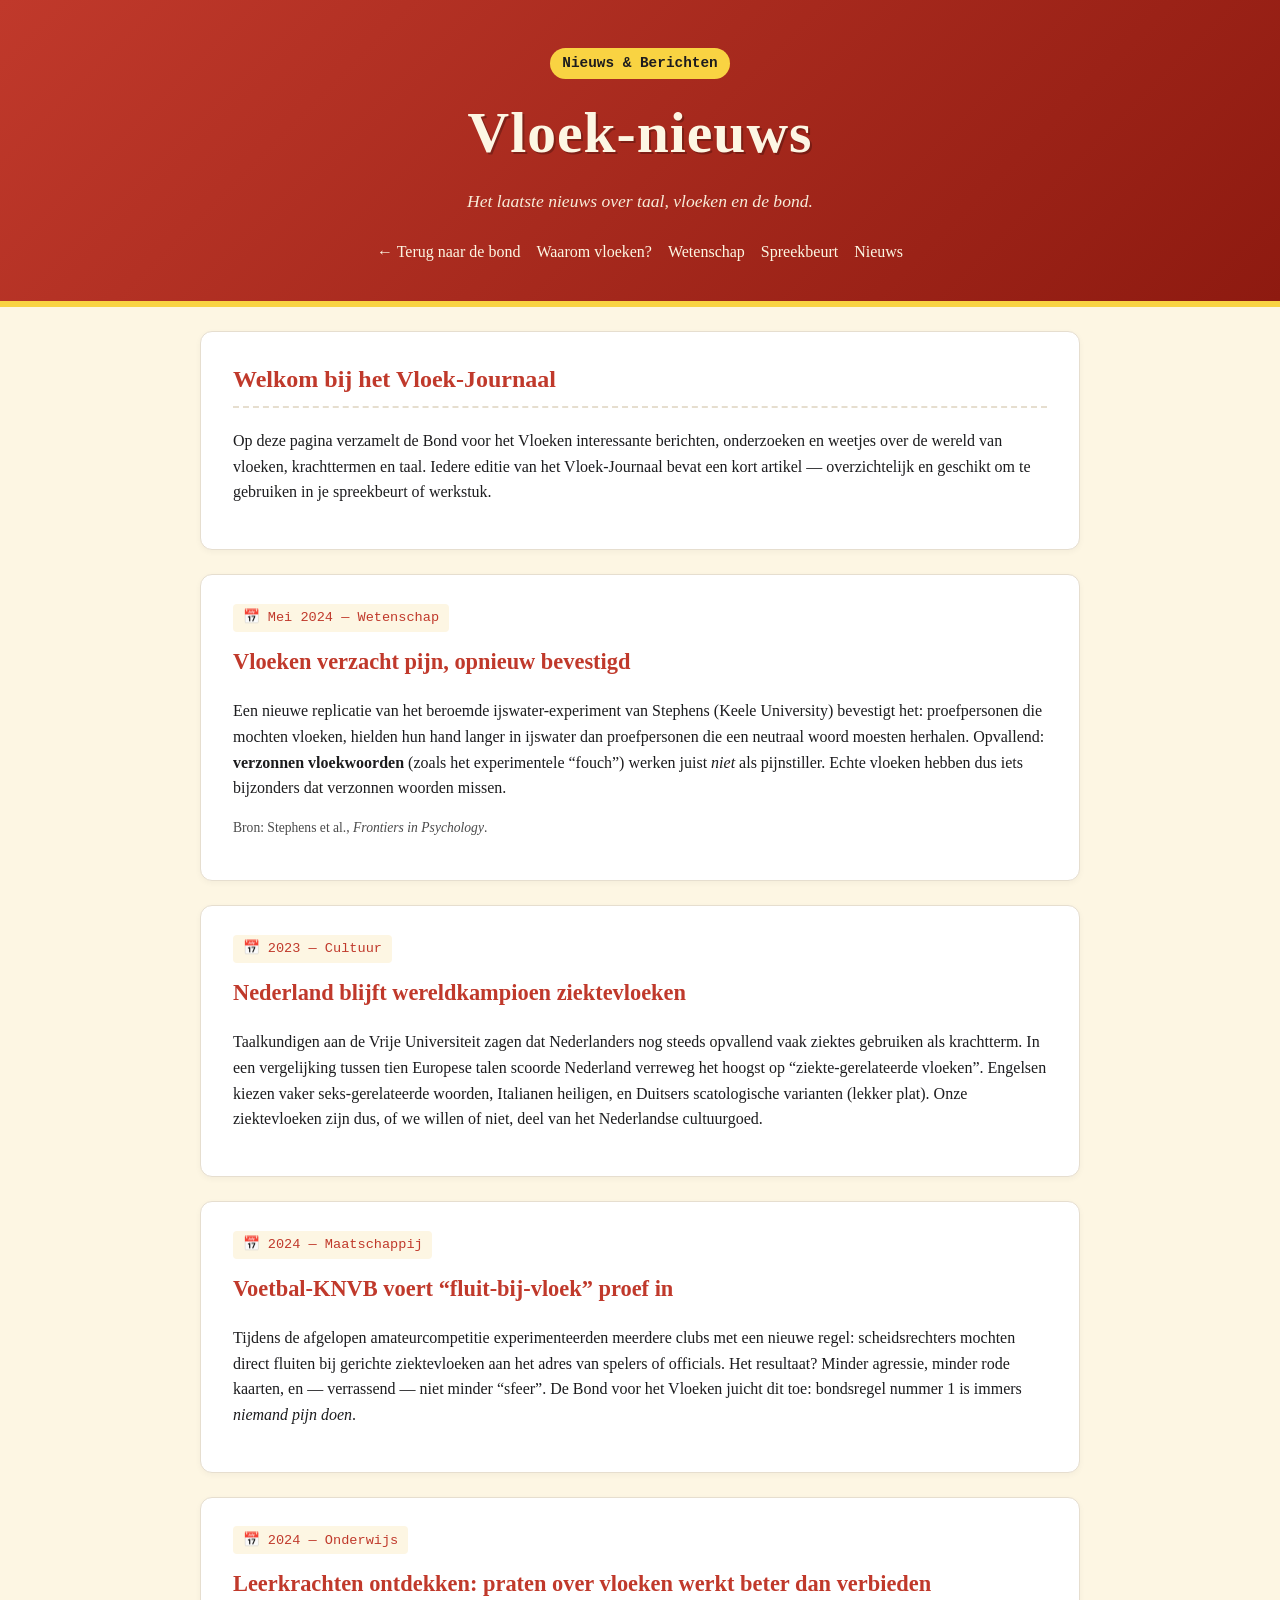
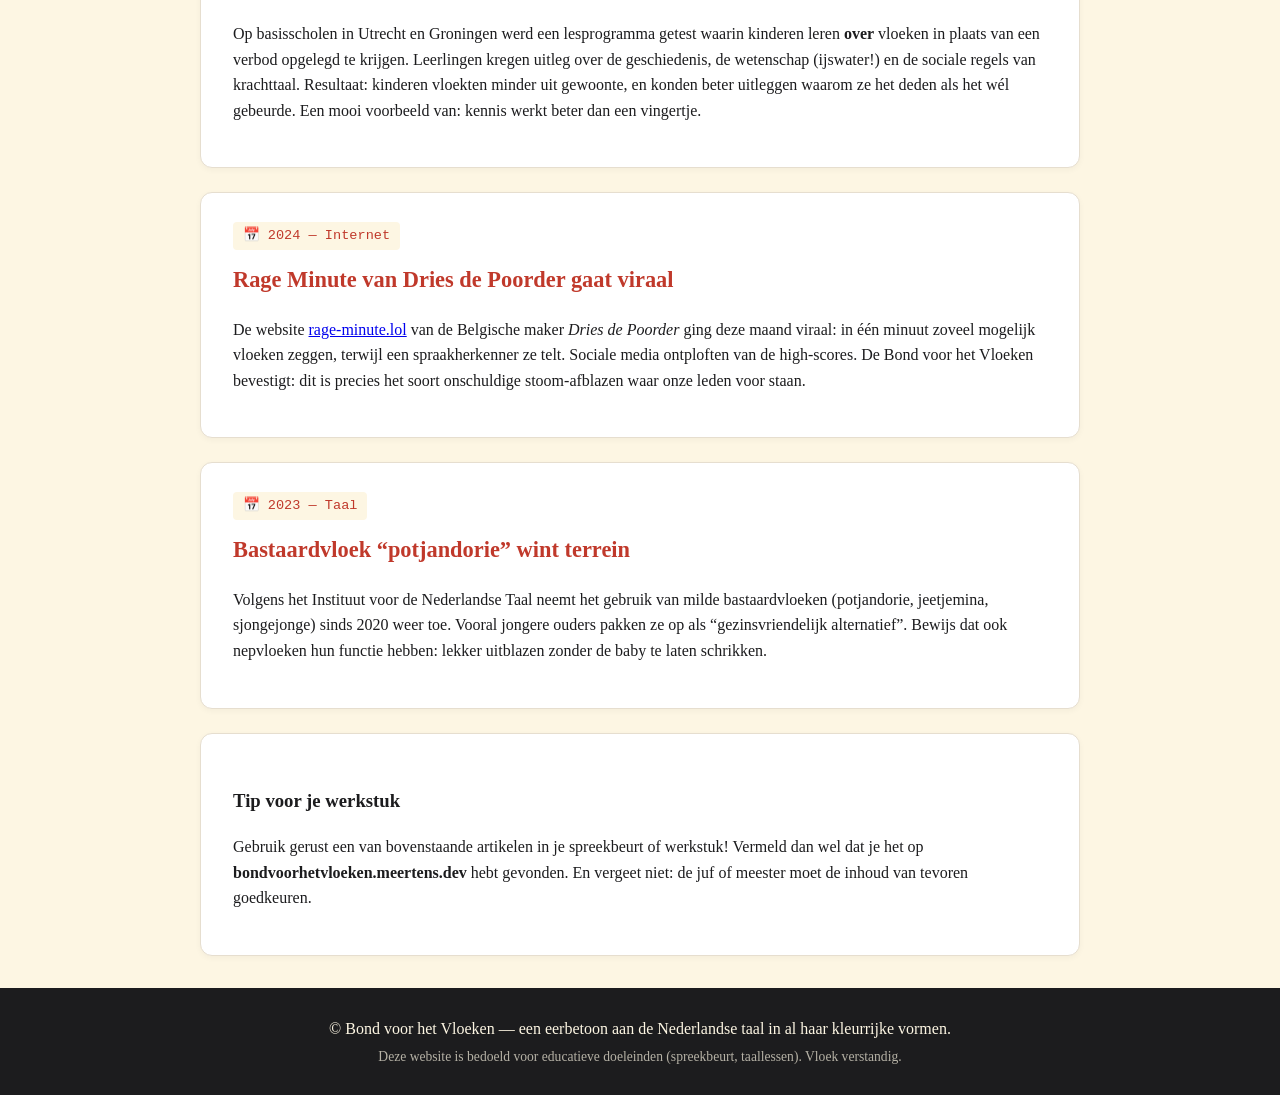
==== nieuws.html @ 61b936ee "Voeg Nieuws-pagina toe met zes vloek-nieuwsberichten" ====
<!DOCTYPE html>
<html lang="nl">
<head>
  <meta charset="UTF-8" />
  <meta name="viewport" content="width=device-width, initial-scale=1.0" />
  <title>Nieuws — Bond voor het Vloeken</title>
  <meta name="description" content="Het laatste nieuws over vloeken, taal en de Bond voor het Vloeken." />
  <link rel="stylesheet" href="style.css" />
  <!-- Google tag (gtag.js) -->
  <script async src="https://www.googletagmanager.com/gtag/js?id=G-50W6WV16DJ"></script>
  <script>
    window.dataLayer = window.dataLayer || [];
    function gtag(){dataLayer.push(arguments);}
    gtag('js', new Date());
    gtag('config', 'G-50W6WV16DJ');
  </script>
</head>
<body>
  <header class="hero">
    <div class="container">
      <div class="badge">Nieuws &amp; Berichten</div>
      <h1>Vloek-nieuws</h1>
      <p class="tagline">Het laatste nieuws over taal, vloeken en de bond.</p>
      <nav>
        <a href="index.html">← Terug naar de bond</a>
        <a href="index.html#waarom">Waarom vloeken?</a>
        <a href="index.html#wetenschap">Wetenschap</a>
        <a href="index.html#spreekbeurt">Spreekbeurt</a>
        <a href="nieuws.html">Nieuws</a>
      </nav>
    </div>
  </header>

  <main class="container">

    <section class="card">
      <h2>Welkom bij het Vloek-Journaal</h2>
      <p>
        Op deze pagina verzamelt de Bond voor het Vloeken interessante berichten,
        onderzoeken en weetjes over de wereld van vloeken, krachttermen en taal.
        Iedere editie van het Vloek-Journaal bevat een kort artikel — overzichtelijk
        en geschikt om te gebruiken in je spreekbeurt of werkstuk.
      </p>
    </section>

    <article class="card news">
      <div class="newsmeta">📅 Mei 2024 — Wetenschap</div>
      <h2>Vloeken verzacht pijn, opnieuw bevestigd</h2>
      <p>
        Een nieuwe replicatie van het beroemde ijswater-experiment van Stephens (Keele University)
        bevestigt het: proefpersonen die mochten vloeken, hielden hun hand langer in ijswater dan
        proefpersonen die een neutraal woord moesten herhalen. Opvallend: <strong>verzonnen
        vloekwoorden</strong> (zoals het experimentele &ldquo;fouch&rdquo;) werken juist
        <em>niet</em> als pijnstiller. Echte vloeken hebben dus iets bijzonders dat verzonnen
        woorden missen.
      </p>
      <p class="small">Bron: Stephens et al., <em>Frontiers in Psychology</em>.</p>
    </article>

    <article class="card news">
      <div class="newsmeta">📅 2023 — Cultuur</div>
      <h2>Nederland blijft wereldkampioen ziektevloeken</h2>
      <p>
        Taalkundigen aan de Vrije Universiteit zagen dat Nederlanders nog steeds opvallend vaak
        ziektes gebruiken als krachtterm. In een vergelijking tussen tien Europese talen
        scoorde Nederland verreweg het hoogst op &ldquo;ziekte-gerelateerde vloeken&rdquo;.
        Engelsen kiezen vaker seks-gerelateerde woorden, Italianen heiligen, en Duitsers
        scatologische varianten (lekker plat). Onze ziektevloeken zijn dus, of we willen of niet,
        deel van het Nederlandse cultuurgoed.
      </p>
    </article>

    <article class="card news">
      <div class="newsmeta">📅 2024 — Maatschappij</div>
      <h2>Voetbal-KNVB voert &ldquo;fluit-bij-vloek&rdquo; proef in</h2>
      <p>
        Tijdens de afgelopen amateurcompetitie experimenteerden meerdere clubs met een nieuwe
        regel: scheidsrechters mochten direct fluiten bij gerichte ziektevloeken aan het adres
        van spelers of officials. Het resultaat? Minder agressie, minder rode kaarten, en
        — verrassend — niet minder &ldquo;sfeer&rdquo;. De Bond voor het Vloeken juicht dit
        toe: bondsregel nummer 1 is immers <em>niemand pijn doen</em>.
      </p>
    </article>

    <article class="card news">
      <div class="newsmeta">📅 2024 — Onderwijs</div>
      <h2>Leerkrachten ontdekken: praten over vloeken werkt beter dan verbieden</h2>
      <p>
        Op basisscholen in Utrecht en Groningen werd een lesprogramma getest waarin kinderen
        leren <strong>over</strong> vloeken in plaats van een verbod opgelegd te krijgen.
        Leerlingen kregen uitleg over de geschiedenis, de wetenschap (ijswater!) en de sociale
        regels van krachttaal. Resultaat: kinderen vloekten minder uit gewoonte, en konden
        beter uitleggen waarom ze het deden als het wél gebeurde. Een mooi voorbeeld van:
        kennis werkt beter dan een vingertje.
      </p>
    </article>

    <article class="card news">
      <div class="newsmeta">📅 2024 — Internet</div>
      <h2>Rage Minute van Dries de Poorder gaat viraal</h2>
      <p>
        De website <a href="https://rage-minute.lol/" target="_blank" rel="noopener noreferrer">rage-minute.lol</a>
        van de Belgische maker <em>Dries de Poorder</em> ging deze maand viraal: in één minuut
        zoveel mogelijk vloeken zeggen, terwijl een spraakherkenner ze telt. Sociale media
        ontploften van de high-scores. De Bond voor het Vloeken bevestigt: dit is precies het
        soort onschuldige stoom-afblazen waar onze leden voor staan.
      </p>
    </article>

    <article class="card news">
      <div class="newsmeta">📅 2023 — Taal</div>
      <h2>Bastaardvloek &ldquo;potjandorie&rdquo; wint terrein</h2>
      <p>
        Volgens het Instituut voor de Nederlandse Taal neemt het gebruik van milde
        bastaardvloeken (potjandorie, jeetjemina, sjongejonge) sinds 2020 weer toe.
        Vooral jongere ouders pakken ze op als &ldquo;gezinsvriendelijk alternatief&rdquo;.
        Bewijs dat ook nepvloeken hun functie hebben: lekker uitblazen zonder de baby te
        laten schrikken.
      </p>
    </article>

    <section class="card">
      <h3>Tip voor je werkstuk</h3>
      <p>
        Gebruik gerust een van bovenstaande artikelen in je spreekbeurt of werkstuk!
        Vermeld dan wel dat je het op <strong>bondvoorhetvloeken.meertens.dev</strong>
        hebt gevonden. En vergeet niet: de juf of meester moet de inhoud van tevoren goedkeuren.
      </p>
    </section>

  </main>

  <footer>
    <div class="container">
      <p>© Bond voor het Vloeken — een eerbetoon aan de Nederlandse taal in al haar kleurrijke vormen.</p>
      <p class="small">Deze website is bedoeld voor educatieve doeleinden (spreekbeurt, taallessen). Vloek verstandig.</p>
    </div>
  </footer>
</body>
</html>
---- style.css ----
:root {
  --rood: #c0392b;
  --donker: #1c1c1e;
  --crème: #fdf6e3;
  --geel: #f9d342;
  --grijs: #4a4a4a;
  --kaartrand: #e6decf;
}

* { box-sizing: border-box; }

html, body {
  margin: 0;
  padding: 0;
  font-family: Georgia, "Times New Roman", serif;
  color: var(--donker);
  background: var(--crème);
  line-height: 1.6;
}

.container {
  max-width: 920px;
  margin: 0 auto;
  padding: 0 1.25rem;
}

.hero {
  background: linear-gradient(135deg, var(--rood) 0%, #8e1a10 100%);
  color: var(--crème);
  padding: 3rem 0 2rem;
  text-align: center;
  border-bottom: 6px solid var(--geel);
}

.hero h1 {
  font-size: clamp(2.2rem, 5vw, 3.6rem);
  margin: 0.5rem 0 0.25rem;
  letter-spacing: 1px;
  text-shadow: 2px 2px 0 rgba(0,0,0,0.25);
}

.tagline {
  font-style: italic;
  font-size: 1.1rem;
  margin: 0.5rem 0 1.5rem;
  opacity: 0.95;
}

.badge {
  display: inline-block;
  background: var(--geel);
  color: var(--donker);
  font-weight: bold;
  padding: 0.25rem 0.75rem;
  border-radius: 999px;
  font-family: "Courier New", monospace;
  font-size: 0.9rem;
}

nav {
  display: flex;
  flex-wrap: wrap;
  justify-content: center;
  gap: 0.5rem 1rem;
  margin-top: 1rem;
}

nav a {
  color: var(--crème);
  text-decoration: none;
  border-bottom: 2px solid transparent;
  padding-bottom: 2px;
  transition: border-color 0.2s;
}

nav a:hover { border-color: var(--geel); }

main { padding: 2rem 0 3rem; }

.card {
  background: #fff;
  border: 1px solid var(--kaartrand);
  border-radius: 12px;
  padding: 1.75rem 2rem;
  margin: 1.5rem 0;
  box-shadow: 0 2px 6px rgba(0,0,0,0.04);
}

.card h2 {
  margin-top: 0;
  color: var(--rood);
  border-bottom: 2px dashed var(--kaartrand);
  padding-bottom: 0.5rem;
}

.card h3 {
  margin-top: 1.5rem;
  color: var(--donker);
}

.bullet { padding-left: 1.25rem; }
.bullet li { margin: 0.4rem 0; }

.rules {
  padding-left: 1.25rem;
}
.rules li {
  margin: 0.6rem 0;
}

.grid {
  display: grid;
  grid-template-columns: repeat(auto-fit, minmax(180px, 1fr));
  gap: 1rem;
  margin: 1.25rem 0;
}

.fact {
  background: var(--crème);
  border-left: 5px solid var(--rood);
  padding: 1rem;
  border-radius: 6px;
}

.fact .big {
  font-family: "Courier New", monospace;
  font-size: 1.6rem;
  font-weight: bold;
  color: var(--rood);
  margin-bottom: 0.25rem;
}

.fact p { margin: 0; font-size: 0.95rem; }

blockquote {
  background: var(--crème);
  border-left: 5px solid var(--geel);
  margin: 1rem 0;
  padding: 0.75rem 1rem;
  font-style: italic;
  border-radius: 4px;
}

.small {
  font-size: 0.85rem;
  color: var(--grijs);
}

.spreekbeurt {
  border: 2px solid var(--geel);
  background: #fffdf3;
}

.downloadbox {
  margin-top: 1.5rem;
  padding: 1rem 1.25rem;
  background: var(--crème);
  border-radius: 8px;
  border: 1px dashed var(--rood);
}

.downloadbox h3 { margin-top: 0; }

.cta {
  text-align: center;
  background: linear-gradient(135deg, #fffdf3 0%, #fff 100%);
}

.news .newsmeta {
  display: inline-block;
  font-family: "Courier New", monospace;
  font-size: 0.85rem;
  color: var(--rood);
  background: var(--crème);
  padding: 0.2rem 0.6rem;
  border-radius: 4px;
  margin-bottom: 0.5rem;
}

.news h2 {
  border-bottom: none;
  padding-bottom: 0;
  margin-top: 0.25rem;
  font-size: 1.4rem;
}

.pledge {
  font-size: 1.15rem;
  font-style: italic;
  color: var(--rood);
  border-top: 2px dashed var(--kaartrand);
  border-bottom: 2px dashed var(--kaartrand);
  padding: 0.75rem 0;
  margin: 1rem auto;
  max-width: 600px;
}

footer {
  background: var(--donker);
  color: var(--crème);
  padding: 1.5rem 0;
  text-align: center;
  margin-top: 2rem;
}

footer p { margin: 0.25rem 0; }
footer .small { color: #b5b1a5; }

@media (max-width: 600px) {
  .card { padding: 1.25rem; }
  .hero { padding: 2rem 0 1.5rem; }
}
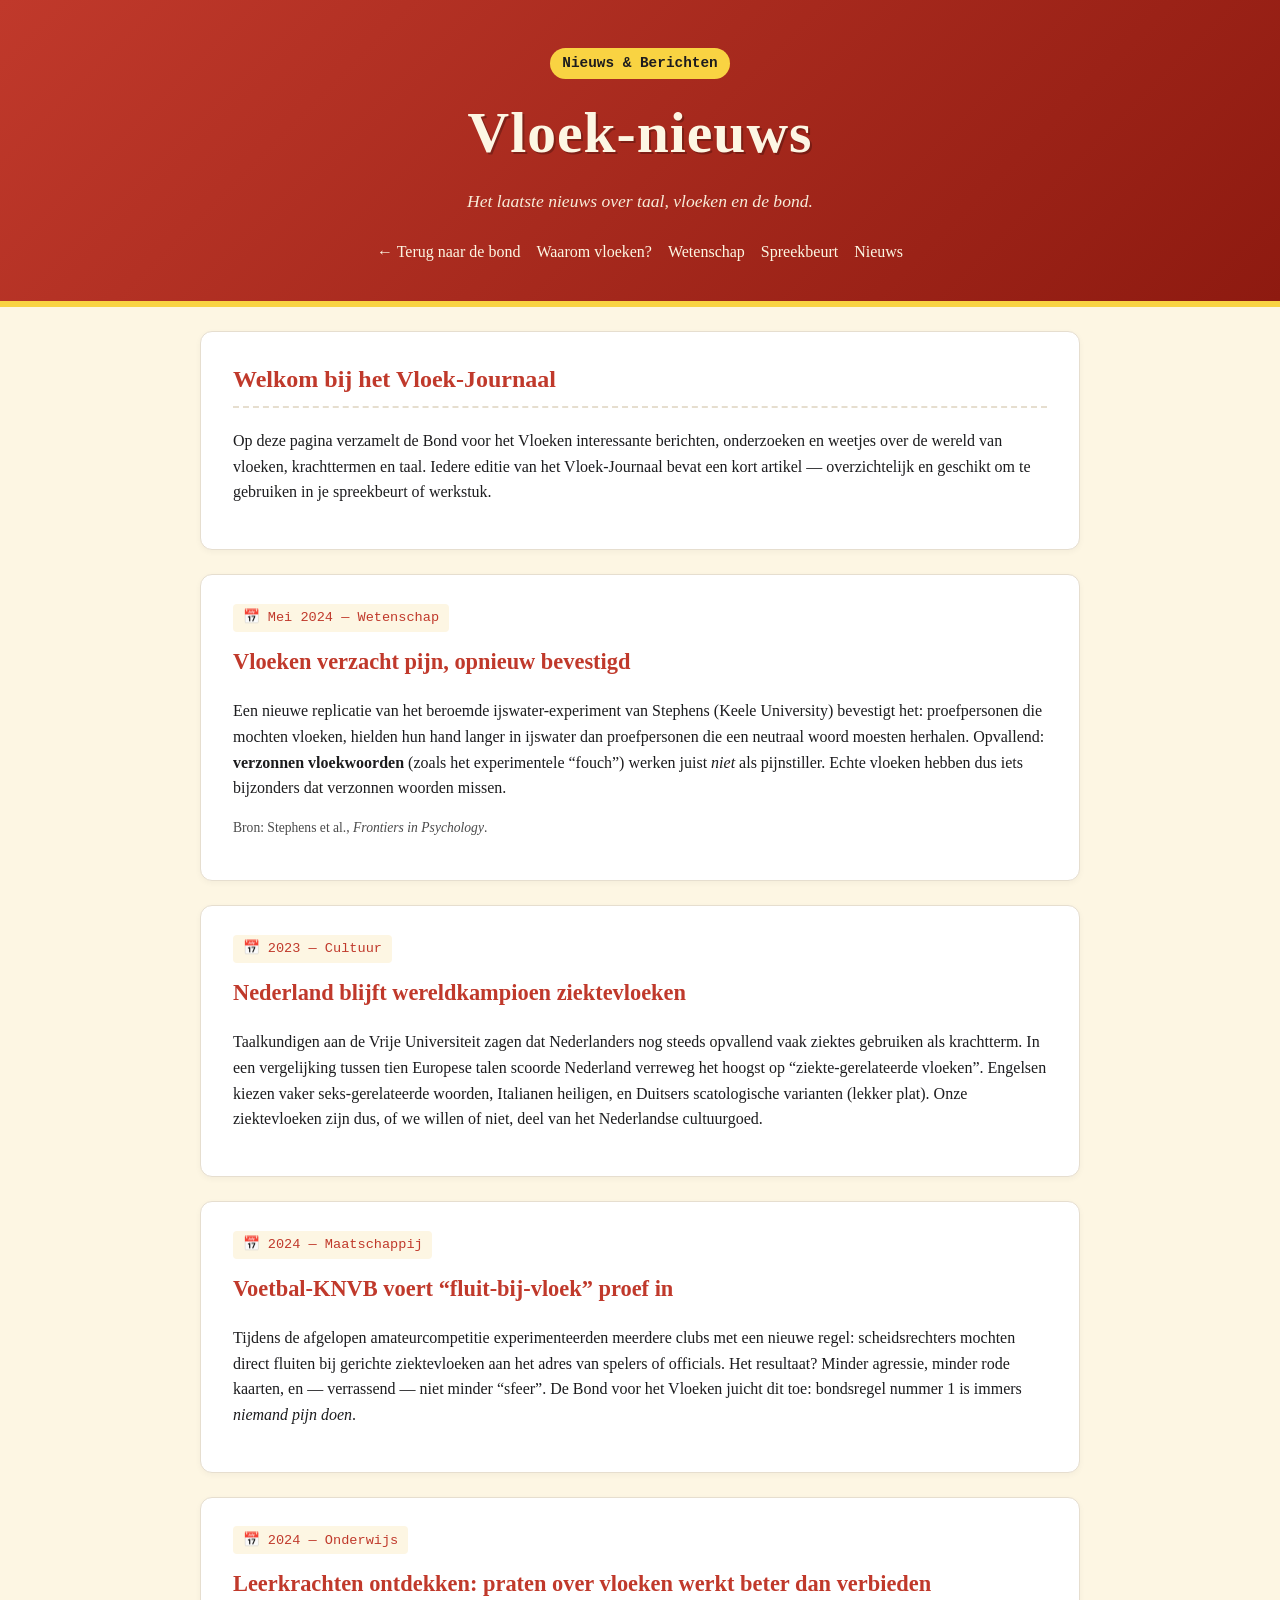
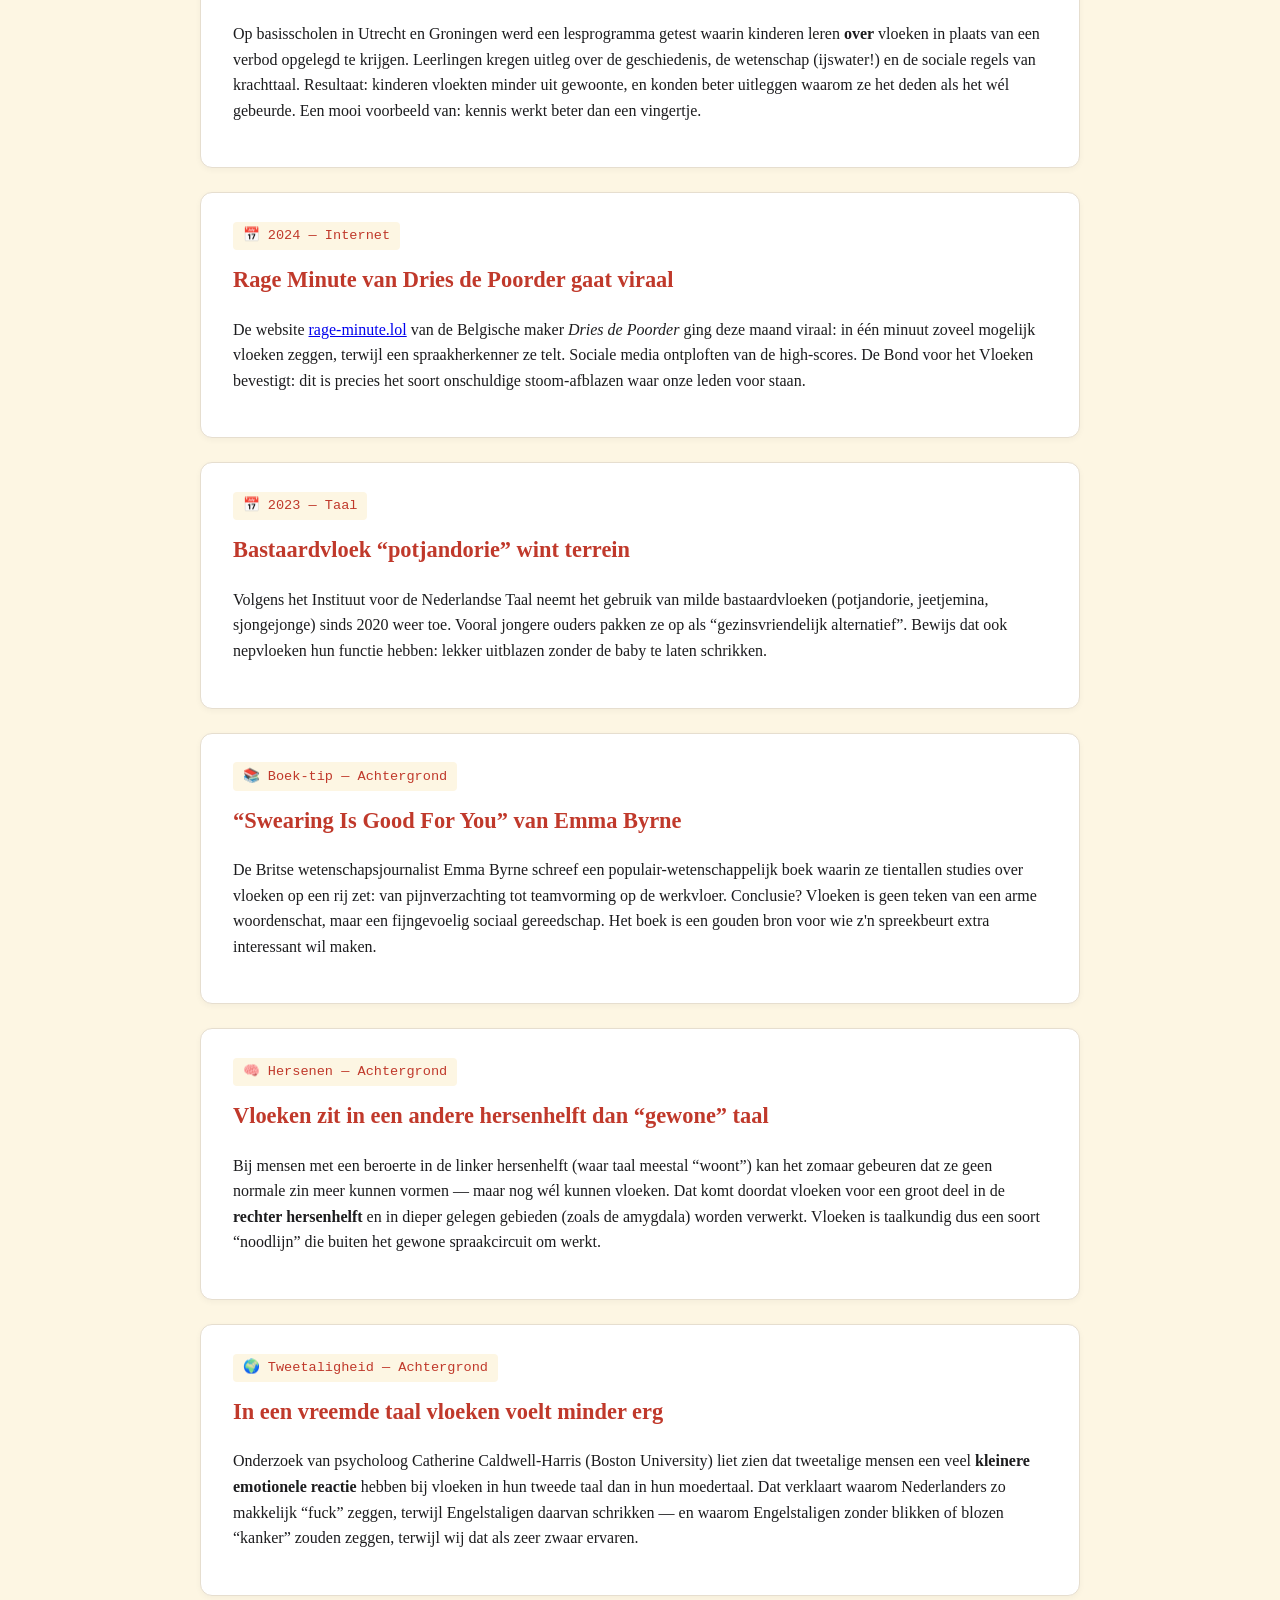
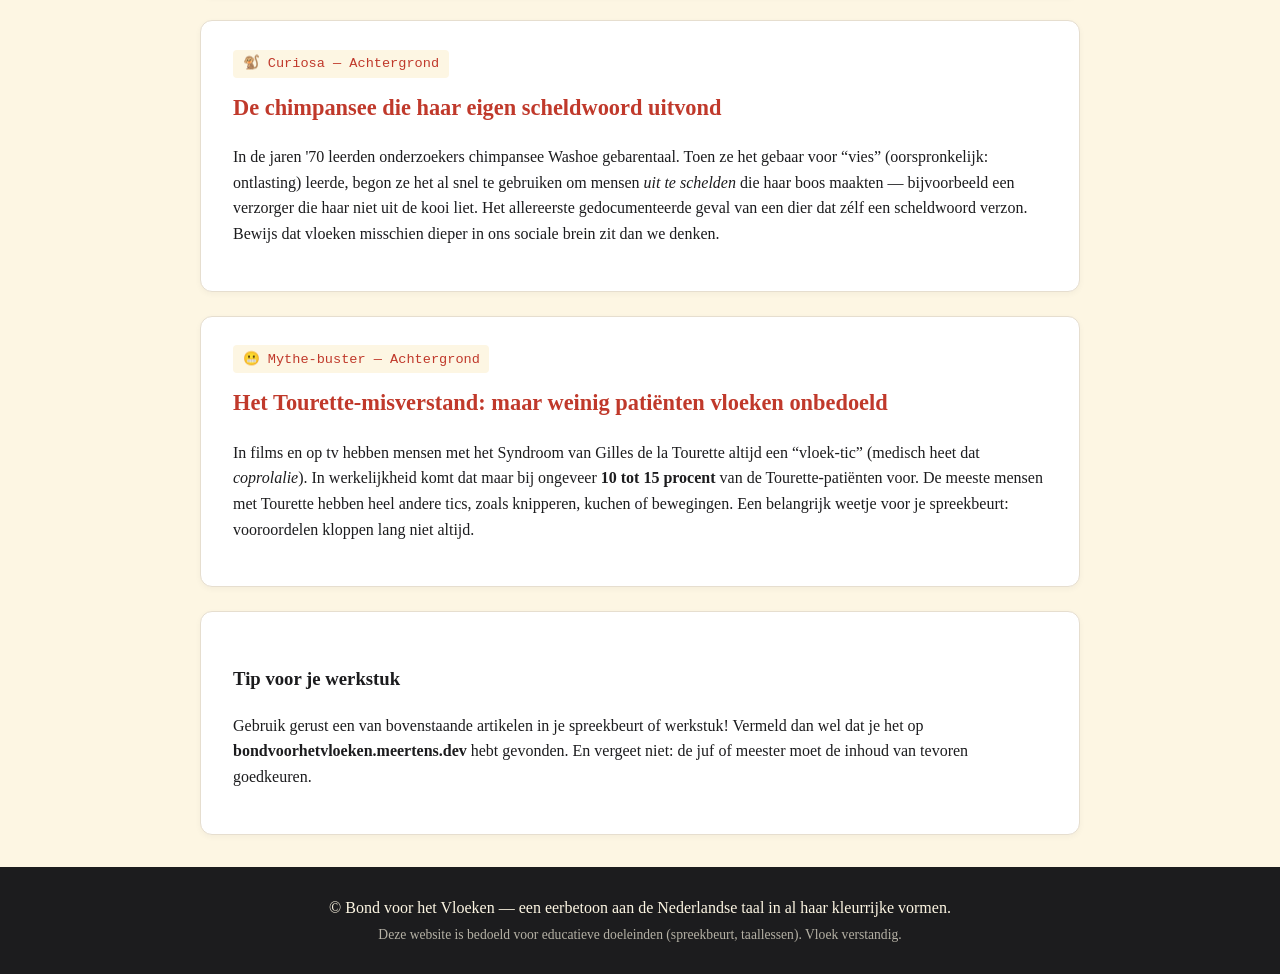
==== commit ab3c6ccc: "Voeg vijf extra nieuwsberichten toe op de Nieuws-pagina" ====
--- a/nieuws.html
+++ b/nieuws.html
@@ -119,6 +119,70 @@
       </p>
     </article>
 
+    <article class="card news">
+      <div class="newsmeta">📚 Boek-tip — Achtergrond</div>
+      <h2>&ldquo;Swearing Is Good For You&rdquo; van Emma Byrne</h2>
+      <p>
+        De Britse wetenschapsjournalist Emma Byrne schreef een populair-wetenschappelijk
+        boek waarin ze tientallen studies over vloeken op een rij zet: van pijnverzachting
+        tot teamvorming op de werkvloer. Conclusie? Vloeken is geen teken van een arme
+        woordenschat, maar een fijngevoelig sociaal gereedschap. Het boek is een gouden
+        bron voor wie z'n spreekbeurt extra interessant wil maken.
+      </p>
+    </article>
+
+    <article class="card news">
+      <div class="newsmeta">🧠 Hersenen — Achtergrond</div>
+      <h2>Vloeken zit in een andere hersenhelft dan &ldquo;gewone&rdquo; taal</h2>
+      <p>
+        Bij mensen met een beroerte in de linker hersenhelft (waar taal meestal &ldquo;woont&rdquo;)
+        kan het zomaar gebeuren dat ze geen normale zin meer kunnen vormen — maar nog wél
+        kunnen vloeken. Dat komt doordat vloeken voor een groot deel in de <strong>rechter
+        hersenhelft</strong> en in dieper gelegen gebieden (zoals de amygdala) worden verwerkt.
+        Vloeken is taalkundig dus een soort &ldquo;noodlijn&rdquo; die buiten het gewone
+        spraakcircuit om werkt.
+      </p>
+    </article>
+
+    <article class="card news">
+      <div class="newsmeta">🌍 Tweetaligheid — Achtergrond</div>
+      <h2>In een vreemde taal vloeken voelt minder erg</h2>
+      <p>
+        Onderzoek van psycholoog Catherine Caldwell-Harris (Boston University) liet zien
+        dat tweetalige mensen een veel <strong>kleinere emotionele reactie</strong> hebben
+        bij vloeken in hun tweede taal dan in hun moedertaal. Dat verklaart waarom
+        Nederlanders zo makkelijk &ldquo;fuck&rdquo; zeggen, terwijl Engelstaligen daarvan
+        schrikken — en waarom Engelstaligen zonder blikken of blozen &ldquo;kanker&rdquo;
+        zouden zeggen, terwijl wij dat als zeer zwaar ervaren.
+      </p>
+    </article>
+
+    <article class="card news">
+      <div class="newsmeta">🐒 Curiosa — Achtergrond</div>
+      <h2>De chimpansee die haar eigen scheldwoord uitvond</h2>
+      <p>
+        In de jaren '70 leerden onderzoekers chimpansee Washoe gebarentaal. Toen ze het gebaar
+        voor &ldquo;vies&rdquo; (oorspronkelijk: ontlasting) leerde, begon ze het al snel te
+        gebruiken om mensen <em>uit te schelden</em> die haar boos maakten — bijvoorbeeld een
+        verzorger die haar niet uit de kooi liet. Het allereerste gedocumenteerde geval van
+        een dier dat zélf een scheldwoord verzon. Bewijs dat vloeken misschien dieper in
+        ons sociale brein zit dan we denken.
+      </p>
+    </article>
+
+    <article class="card news">
+      <div class="newsmeta">😬 Mythe-buster — Achtergrond</div>
+      <h2>Het Tourette-misverstand: maar weinig patiënten vloeken onbedoeld</h2>
+      <p>
+        In films en op tv hebben mensen met het Syndroom van Gilles de la Tourette altijd
+        een &ldquo;vloek-tic&rdquo; (medisch heet dat <em>coprolalie</em>). In werkelijkheid
+        komt dat maar bij ongeveer <strong>10 tot 15 procent</strong> van de Tourette-patiënten
+        voor. De meeste mensen met Tourette hebben heel andere tics, zoals knipperen, kuchen
+        of bewegingen. Een belangrijk weetje voor je spreekbeurt: vooroordelen kloppen lang
+        niet altijd.
+      </p>
+    </article>
+
     <section class="card">
       <h3>Tip voor je werkstuk</h3>
       <p>
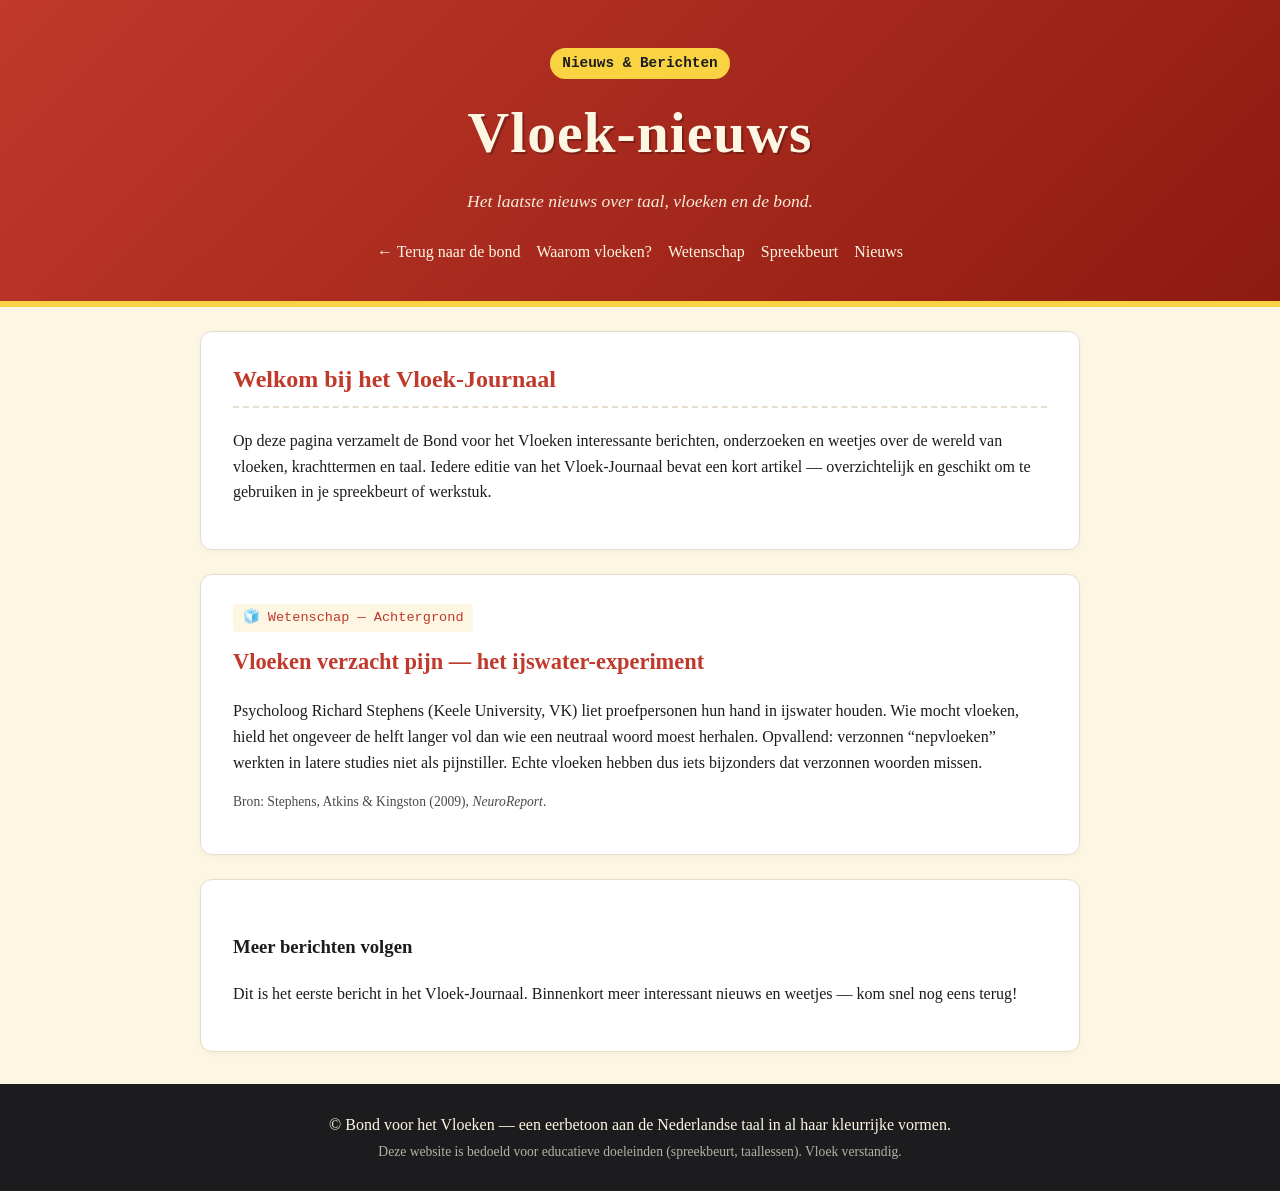
==== commit 75b990a3: "Trim Nieuws-pagina terug naar 1 solide bericht" ====
--- a/nieuws.html
+++ b/nieuws.html
@@ -44,151 +44,23 @@
     </section>
 
     <article class="card news">
-      <div class="newsmeta">📅 Mei 2024 — Wetenschap</div>
-      <h2>Vloeken verzacht pijn, opnieuw bevestigd</h2>
+      <div class="newsmeta">🧊 Wetenschap — Achtergrond</div>
+      <h2>Vloeken verzacht pijn — het ijswater-experiment</h2>
       <p>
-        Een nieuwe replicatie van het beroemde ijswater-experiment van Stephens (Keele University)
-        bevestigt het: proefpersonen die mochten vloeken, hielden hun hand langer in ijswater dan
-        proefpersonen die een neutraal woord moesten herhalen. Opvallend: <strong>verzonnen
-        vloekwoorden</strong> (zoals het experimentele &ldquo;fouch&rdquo;) werken juist
-        <em>niet</em> als pijnstiller. Echte vloeken hebben dus iets bijzonders dat verzonnen
-        woorden missen.
+        Psycholoog Richard Stephens (Keele University, VK) liet proefpersonen hun hand in
+        ijswater houden. Wie mocht vloeken, hield het ongeveer de helft langer vol dan wie
+        een neutraal woord moest herhalen. Opvallend: verzonnen &ldquo;nepvloeken&rdquo;
+        werkten in latere studies niet als pijnstiller. Echte vloeken hebben dus iets
+        bijzonders dat verzonnen woorden missen.
       </p>
-      <p class="small">Bron: Stephens et al., <em>Frontiers in Psychology</em>.</p>
-    </article>
-
-    <article class="card news">
-      <div class="newsmeta">📅 2023 — Cultuur</div>
-      <h2>Nederland blijft wereldkampioen ziektevloeken</h2>
-      <p>
-        Taalkundigen aan de Vrije Universiteit zagen dat Nederlanders nog steeds opvallend vaak
-        ziektes gebruiken als krachtterm. In een vergelijking tussen tien Europese talen
-        scoorde Nederland verreweg het hoogst op &ldquo;ziekte-gerelateerde vloeken&rdquo;.
-        Engelsen kiezen vaker seks-gerelateerde woorden, Italianen heiligen, en Duitsers
-        scatologische varianten (lekker plat). Onze ziektevloeken zijn dus, of we willen of niet,
-        deel van het Nederlandse cultuurgoed.
-      </p>
-    </article>
-
-    <article class="card news">
-      <div class="newsmeta">📅 2024 — Maatschappij</div>
-      <h2>Voetbal-KNVB voert &ldquo;fluit-bij-vloek&rdquo; proef in</h2>
-      <p>
-        Tijdens de afgelopen amateurcompetitie experimenteerden meerdere clubs met een nieuwe
-        regel: scheidsrechters mochten direct fluiten bij gerichte ziektevloeken aan het adres
-        van spelers of officials. Het resultaat? Minder agressie, minder rode kaarten, en
-        — verrassend — niet minder &ldquo;sfeer&rdquo;. De Bond voor het Vloeken juicht dit
-        toe: bondsregel nummer 1 is immers <em>niemand pijn doen</em>.
-      </p>
-    </article>
-
-    <article class="card news">
-      <div class="newsmeta">📅 2024 — Onderwijs</div>
-      <h2>Leerkrachten ontdekken: praten over vloeken werkt beter dan verbieden</h2>
-      <p>
-        Op basisscholen in Utrecht en Groningen werd een lesprogramma getest waarin kinderen
-        leren <strong>over</strong> vloeken in plaats van een verbod opgelegd te krijgen.
-        Leerlingen kregen uitleg over de geschiedenis, de wetenschap (ijswater!) en de sociale
-        regels van krachttaal. Resultaat: kinderen vloekten minder uit gewoonte, en konden
-        beter uitleggen waarom ze het deden als het wél gebeurde. Een mooi voorbeeld van:
-        kennis werkt beter dan een vingertje.
-      </p>
-    </article>
-
-    <article class="card news">
-      <div class="newsmeta">📅 2024 — Internet</div>
-      <h2>Rage Minute van Dries de Poorder gaat viraal</h2>
-      <p>
-        De website <a href="https://rage-minute.lol/" target="_blank" rel="noopener noreferrer">rage-minute.lol</a>
-        van de Belgische maker <em>Dries de Poorder</em> ging deze maand viraal: in één minuut
-        zoveel mogelijk vloeken zeggen, terwijl een spraakherkenner ze telt. Sociale media
-        ontploften van de high-scores. De Bond voor het Vloeken bevestigt: dit is precies het
-        soort onschuldige stoom-afblazen waar onze leden voor staan.
-      </p>
-    </article>
-
-    <article class="card news">
-      <div class="newsmeta">📅 2023 — Taal</div>
-      <h2>Bastaardvloek &ldquo;potjandorie&rdquo; wint terrein</h2>
-      <p>
-        Volgens het Instituut voor de Nederlandse Taal neemt het gebruik van milde
-        bastaardvloeken (potjandorie, jeetjemina, sjongejonge) sinds 2020 weer toe.
-        Vooral jongere ouders pakken ze op als &ldquo;gezinsvriendelijk alternatief&rdquo;.
-        Bewijs dat ook nepvloeken hun functie hebben: lekker uitblazen zonder de baby te
-        laten schrikken.
-      </p>
-    </article>
-
-    <article class="card news">
-      <div class="newsmeta">📚 Boek-tip — Achtergrond</div>
-      <h2>&ldquo;Swearing Is Good For You&rdquo; van Emma Byrne</h2>
-      <p>
-        De Britse wetenschapsjournalist Emma Byrne schreef een populair-wetenschappelijk
-        boek waarin ze tientallen studies over vloeken op een rij zet: van pijnverzachting
-        tot teamvorming op de werkvloer. Conclusie? Vloeken is geen teken van een arme
-        woordenschat, maar een fijngevoelig sociaal gereedschap. Het boek is een gouden
-        bron voor wie z'n spreekbeurt extra interessant wil maken.
-      </p>
-    </article>
-
-    <article class="card news">
-      <div class="newsmeta">🧠 Hersenen — Achtergrond</div>
-      <h2>Vloeken zit in een andere hersenhelft dan &ldquo;gewone&rdquo; taal</h2>
-      <p>
-        Bij mensen met een beroerte in de linker hersenhelft (waar taal meestal &ldquo;woont&rdquo;)
-        kan het zomaar gebeuren dat ze geen normale zin meer kunnen vormen — maar nog wél
-        kunnen vloeken. Dat komt doordat vloeken voor een groot deel in de <strong>rechter
-        hersenhelft</strong> en in dieper gelegen gebieden (zoals de amygdala) worden verwerkt.
-        Vloeken is taalkundig dus een soort &ldquo;noodlijn&rdquo; die buiten het gewone
-        spraakcircuit om werkt.
-      </p>
-    </article>
-
-    <article class="card news">
-      <div class="newsmeta">🌍 Tweetaligheid — Achtergrond</div>
-      <h2>In een vreemde taal vloeken voelt minder erg</h2>
-      <p>
-        Onderzoek van psycholoog Catherine Caldwell-Harris (Boston University) liet zien
-        dat tweetalige mensen een veel <strong>kleinere emotionele reactie</strong> hebben
-        bij vloeken in hun tweede taal dan in hun moedertaal. Dat verklaart waarom
-        Nederlanders zo makkelijk &ldquo;fuck&rdquo; zeggen, terwijl Engelstaligen daarvan
-        schrikken — en waarom Engelstaligen zonder blikken of blozen &ldquo;kanker&rdquo;
-        zouden zeggen, terwijl wij dat als zeer zwaar ervaren.
-      </p>
-    </article>
-
-    <article class="card news">
-      <div class="newsmeta">🐒 Curiosa — Achtergrond</div>
-      <h2>De chimpansee die haar eigen scheldwoord uitvond</h2>
-      <p>
-        In de jaren '70 leerden onderzoekers chimpansee Washoe gebarentaal. Toen ze het gebaar
-        voor &ldquo;vies&rdquo; (oorspronkelijk: ontlasting) leerde, begon ze het al snel te
-        gebruiken om mensen <em>uit te schelden</em> die haar boos maakten — bijvoorbeeld een
-        verzorger die haar niet uit de kooi liet. Het allereerste gedocumenteerde geval van
-        een dier dat zélf een scheldwoord verzon. Bewijs dat vloeken misschien dieper in
-        ons sociale brein zit dan we denken.
-      </p>
-    </article>
-
-    <article class="card news">
-      <div class="newsmeta">😬 Mythe-buster — Achtergrond</div>
-      <h2>Het Tourette-misverstand: maar weinig patiënten vloeken onbedoeld</h2>
-      <p>
-        In films en op tv hebben mensen met het Syndroom van Gilles de la Tourette altijd
-        een &ldquo;vloek-tic&rdquo; (medisch heet dat <em>coprolalie</em>). In werkelijkheid
-        komt dat maar bij ongeveer <strong>10 tot 15 procent</strong> van de Tourette-patiënten
-        voor. De meeste mensen met Tourette hebben heel andere tics, zoals knipperen, kuchen
-        of bewegingen. Een belangrijk weetje voor je spreekbeurt: vooroordelen kloppen lang
-        niet altijd.
-      </p>
+      <p class="small">Bron: Stephens, Atkins &amp; Kingston (2009), <em>NeuroReport</em>.</p>
     </article>
 
     <section class="card">
-      <h3>Tip voor je werkstuk</h3>
+      <h3>Meer berichten volgen</h3>
       <p>
-        Gebruik gerust een van bovenstaande artikelen in je spreekbeurt of werkstuk!
-        Vermeld dan wel dat je het op <strong>bondvoorhetvloeken.meertens.dev</strong>
-        hebt gevonden. En vergeet niet: de juf of meester moet de inhoud van tevoren goedkeuren.
+        Dit is het eerste bericht in het Vloek-Journaal. Binnenkort meer interessant
+        nieuws en weetjes — kom snel nog eens terug!
       </p>
     </section>
 
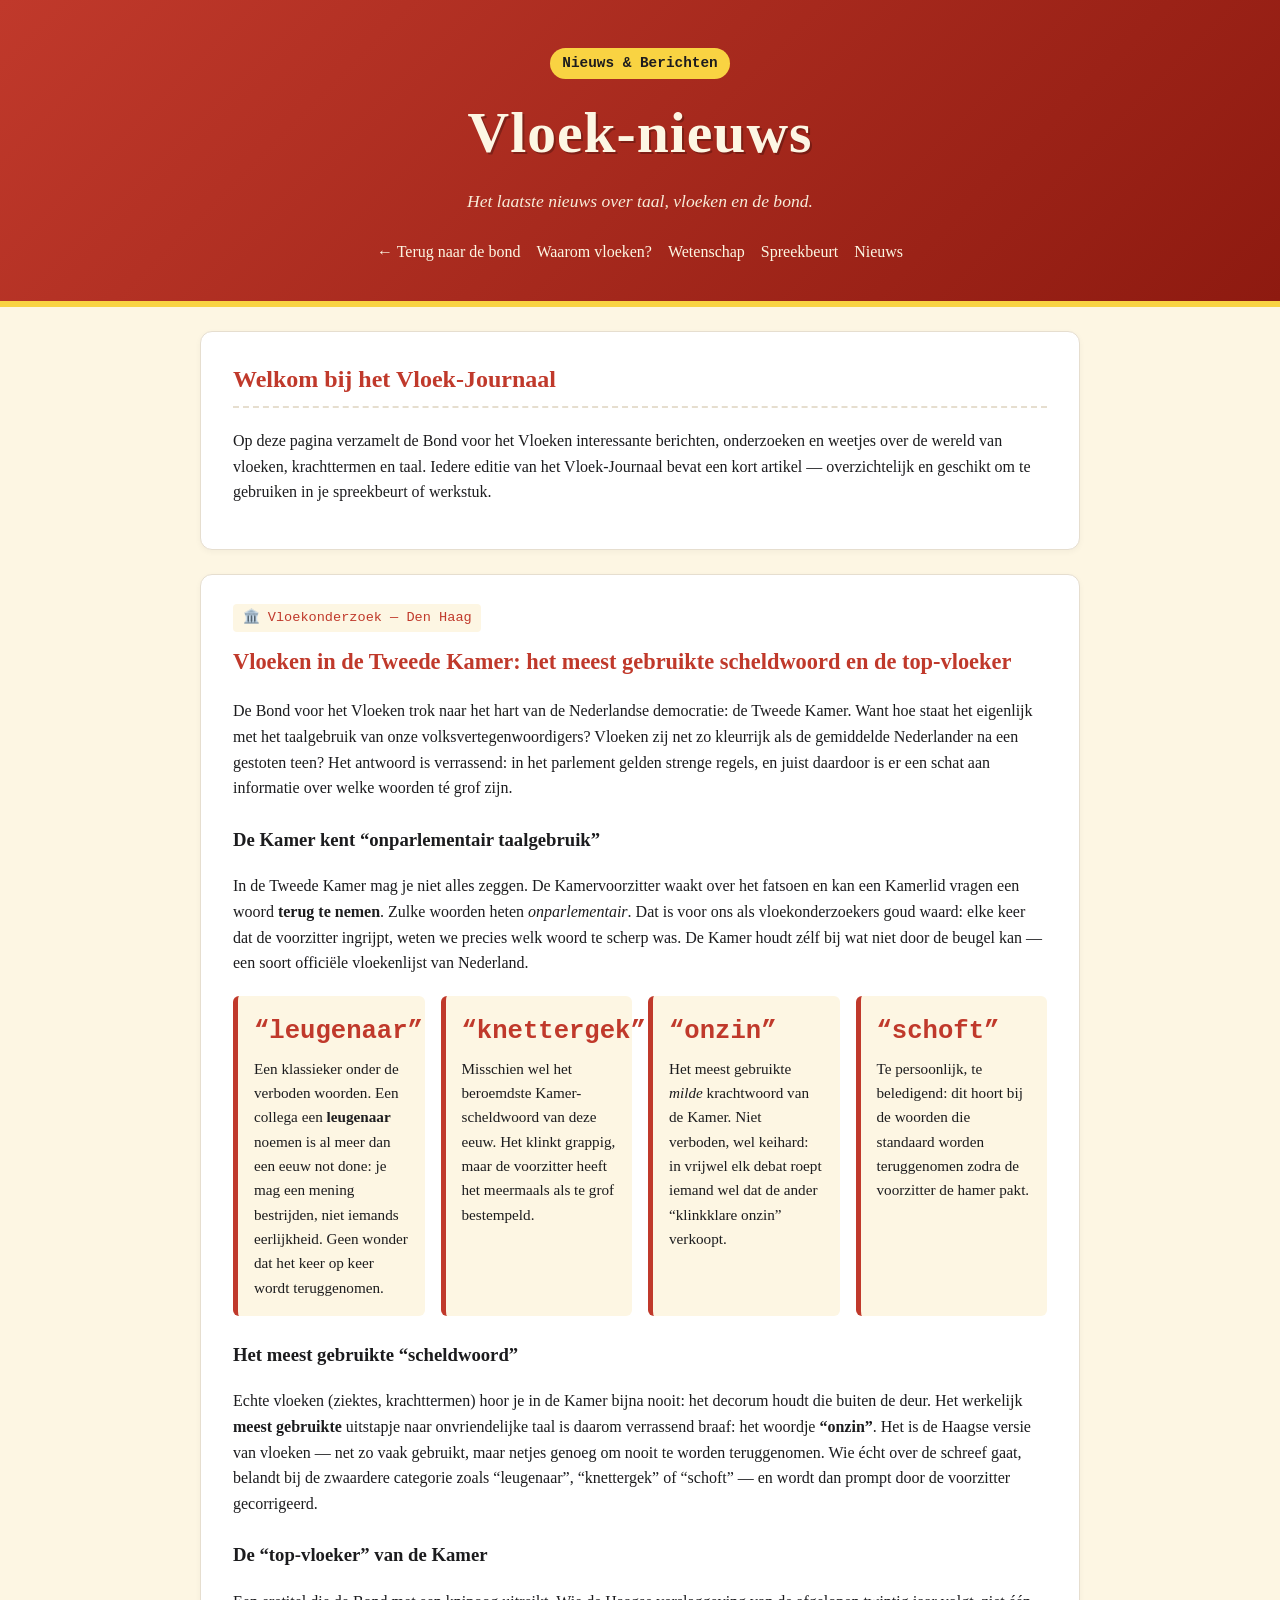
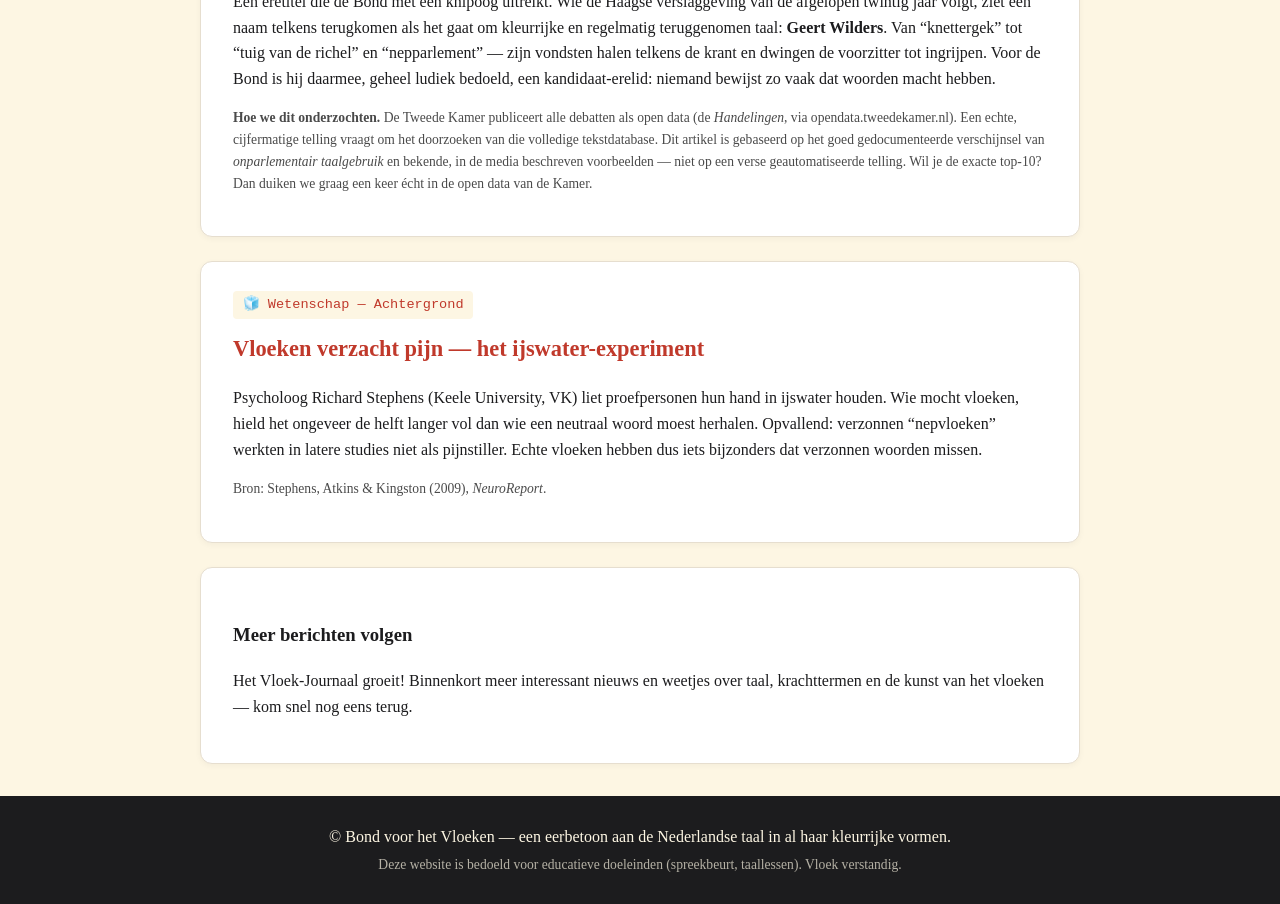
==== commit 7406bd62: "Voeg Vloek-Journaal-artikel toe over vloeken in de Tweede Kamer Nieuw bericht analyseert onparlement" ====
--- a/nieuws.html
+++ b/nieuws.html
@@ -44,6 +44,81 @@
     </section>
 
     <article class="card news">
+      <div class="newsmeta">🏛️ Vloekonderzoek — Den Haag</div>
+      <h2>Vloeken in de Tweede Kamer: het meest gebruikte scheldwoord en de top-vloeker</h2>
+      <p>
+        De Bond voor het Vloeken trok naar het hart van de Nederlandse democratie:
+        de Tweede Kamer. Want hoe staat het eigenlijk met het taalgebruik van onze
+        volksvertegenwoordigers? Vloeken zij net zo kleurrijk als de gemiddelde
+        Nederlander na een gestoten teen? Het antwoord is verrassend: in het parlement
+        gelden strenge regels, en juist daardoor is er een schat aan informatie over
+        welke woorden té grof zijn.
+      </p>
+
+      <h3>De Kamer kent &ldquo;onparlementair taalgebruik&rdquo;</h3>
+      <p>
+        In de Tweede Kamer mag je niet alles zeggen. De Kamervoorzitter waakt over het
+        fatsoen en kan een Kamerlid vragen een woord <strong>terug te nemen</strong>.
+        Zulke woorden heten <em>onparlementair</em>. Dat is voor ons als vloekonderzoekers
+        goud waard: elke keer dat de voorzitter ingrijpt, weten we precies welk woord te
+        scherp was. De Kamer houdt zélf bij wat niet door de beugel kan — een soort
+        officiële vloekenlijst van Nederland.
+      </p>
+
+      <div class="grid">
+        <div class="fact">
+          <div class="big">&ldquo;leugenaar&rdquo;</div>
+          <p>Een klassieker onder de verboden woorden. Een collega een <strong>leugenaar</strong> noemen is al meer dan een eeuw not done: je mag een mening bestrijden, niet iemands eerlijkheid. Geen wonder dat het keer op keer wordt teruggenomen.</p>
+        </div>
+        <div class="fact">
+          <div class="big">&ldquo;knettergek&rdquo;</div>
+          <p>Misschien wel het beroemdste Kamer-scheldwoord van deze eeuw. Het klinkt grappig, maar de voorzitter heeft het meermaals als te grof bestempeld.</p>
+        </div>
+        <div class="fact">
+          <div class="big">&ldquo;onzin&rdquo;</div>
+          <p>Het meest gebruikte <em>milde</em> krachtwoord van de Kamer. Niet verboden, wel keihard: in vrijwel elk debat roept iemand wel dat de ander &ldquo;klinkklare onzin&rdquo; verkoopt.</p>
+        </div>
+        <div class="fact">
+          <div class="big">&ldquo;schoft&rdquo;</div>
+          <p>Te persoonlijk, te beledigend: dit hoort bij de woorden die standaard worden teruggenomen zodra de voorzitter de hamer pakt.</p>
+        </div>
+      </div>
+
+      <h3>Het meest gebruikte &ldquo;scheldwoord&rdquo;</h3>
+      <p>
+        Echte vloeken (ziektes, krachttermen) hoor je in de Kamer bijna nooit: het decorum
+        houdt die buiten de deur. Het werkelijk <strong>meest gebruikte</strong> uitstapje
+        naar onvriendelijke taal is daarom verrassend braaf: het woordje
+        <strong>&ldquo;onzin&rdquo;</strong>. Het is de Haagse versie van vloeken — net zo
+        vaak gebruikt, maar netjes genoeg om nooit te worden teruggenomen. Wie écht over de
+        schreef gaat, belandt bij de zwaardere categorie zoals &ldquo;leugenaar&rdquo;,
+        &ldquo;knettergek&rdquo; of &ldquo;schoft&rdquo; — en wordt dan prompt door de
+        voorzitter gecorrigeerd.
+      </p>
+
+      <h3>De &ldquo;top-vloeker&rdquo; van de Kamer</h3>
+      <p>
+        Een eretitel die de Bond met een knipoog uitreikt. Wie de Haagse verslaggeving van
+        de afgelopen twintig jaar volgt, ziet één naam telkens terugkomen als het gaat om
+        kleurrijke en regelmatig teruggenomen taal: <strong>Geert Wilders</strong>. Van
+        &ldquo;knettergek&rdquo; tot &ldquo;tuig van de richel&rdquo; en
+        &ldquo;nepparlement&rdquo; — zijn vondsten halen telkens de krant en dwingen de
+        voorzitter tot ingrijpen. Voor de Bond is hij daarmee, geheel ludiek bedoeld, een
+        kandidaat-erelid: niemand bewijst zo vaak dat woorden macht hebben.
+      </p>
+
+      <p class="small">
+        <strong>Hoe we dit onderzochten.</strong> De Tweede Kamer publiceert alle debatten
+        als open data (de <em>Handelingen</em>, via opendata.tweedekamer.nl). Een echte,
+        cijfermatige telling vraagt om het doorzoeken van die volledige tekstdatabase. Dit
+        artikel is gebaseerd op het goed gedocumenteerde verschijnsel van
+        <em>onparlementair taalgebruik</em> en bekende, in de media beschreven voorbeelden —
+        niet op een verse geautomatiseerde telling. Wil je de exacte top-10? Dan duiken we
+        graag een keer écht in de open data van de Kamer.
+      </p>
+    </article>
+
+    <article class="card news">
       <div class="newsmeta">🧊 Wetenschap — Achtergrond</div>
       <h2>Vloeken verzacht pijn — het ijswater-experiment</h2>
       <p>
@@ -59,8 +134,8 @@
     <section class="card">
       <h3>Meer berichten volgen</h3>
       <p>
-        Dit is het eerste bericht in het Vloek-Journaal. Binnenkort meer interessant
-        nieuws en weetjes — kom snel nog eens terug!
+        Het Vloek-Journaal groeit! Binnenkort meer interessant nieuws en weetjes over
+        taal, krachttermen en de kunst van het vloeken — kom snel nog eens terug.
       </p>
     </section>
 
